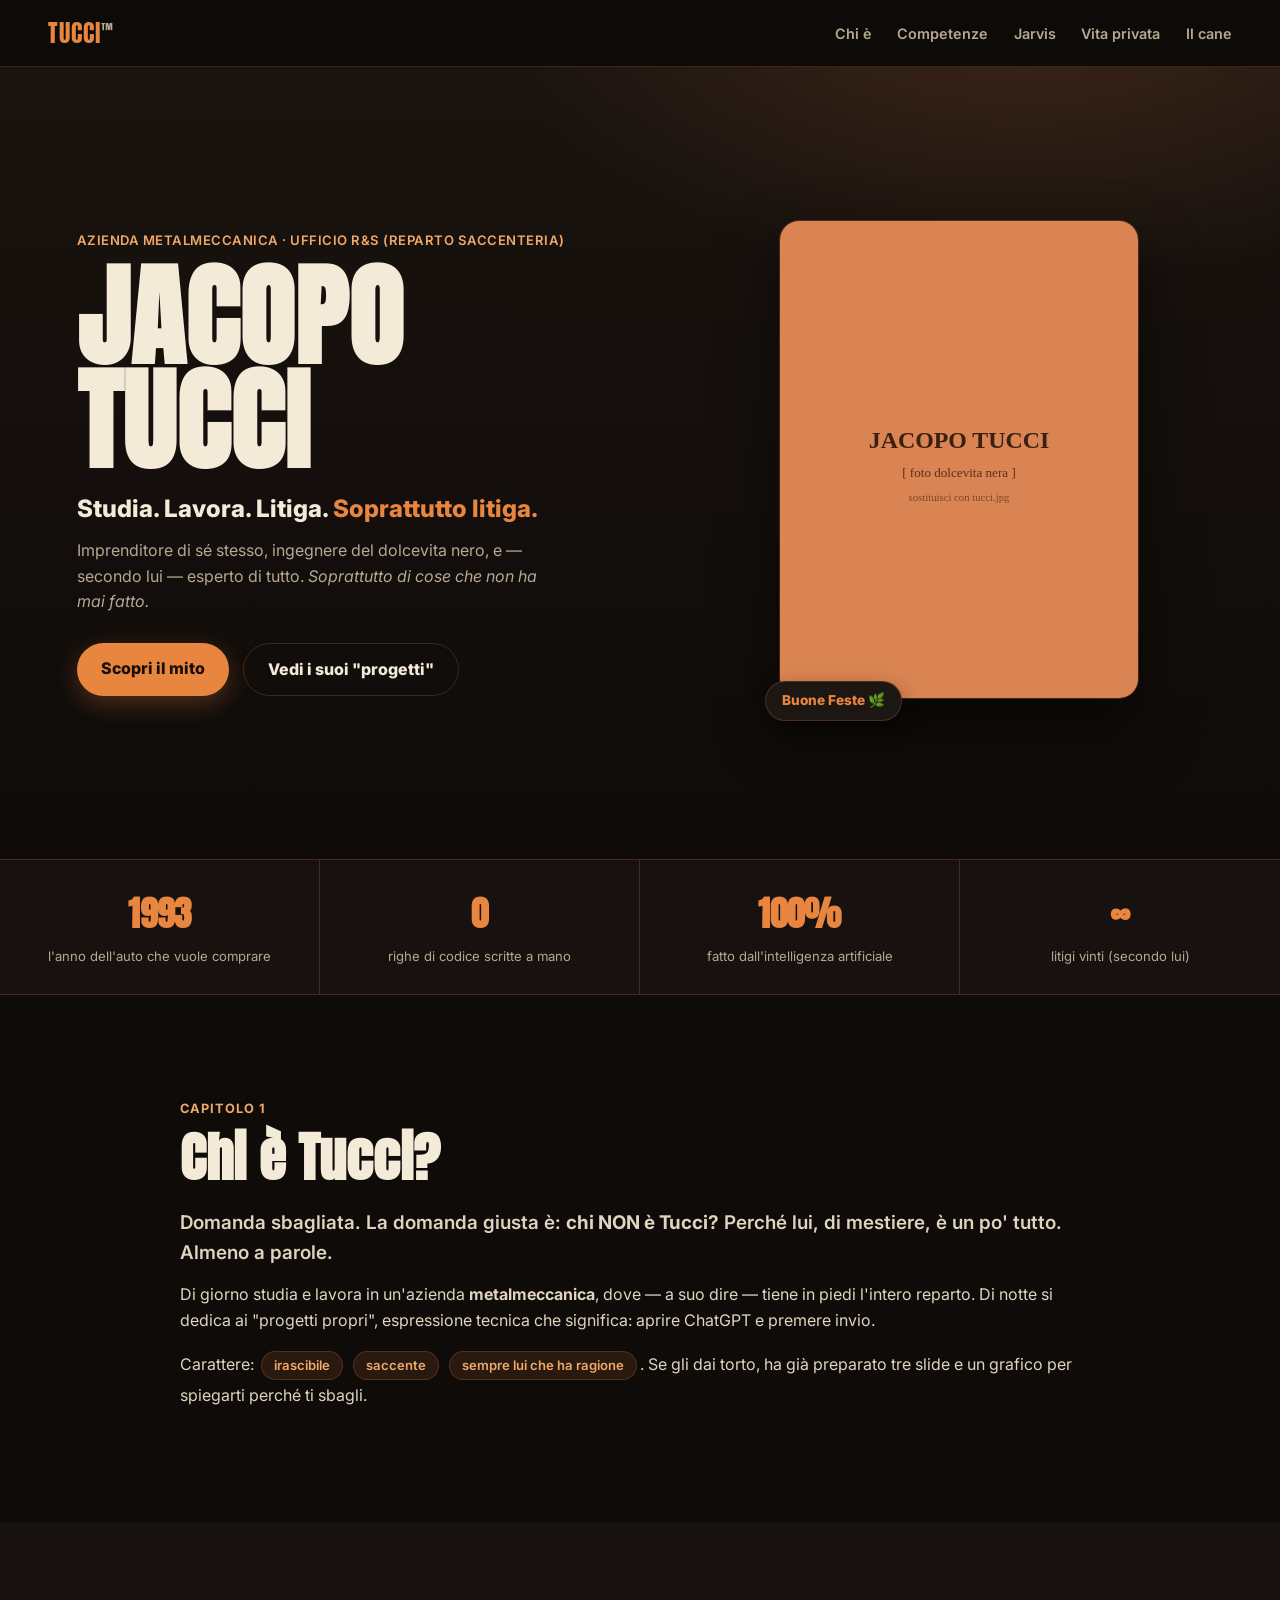
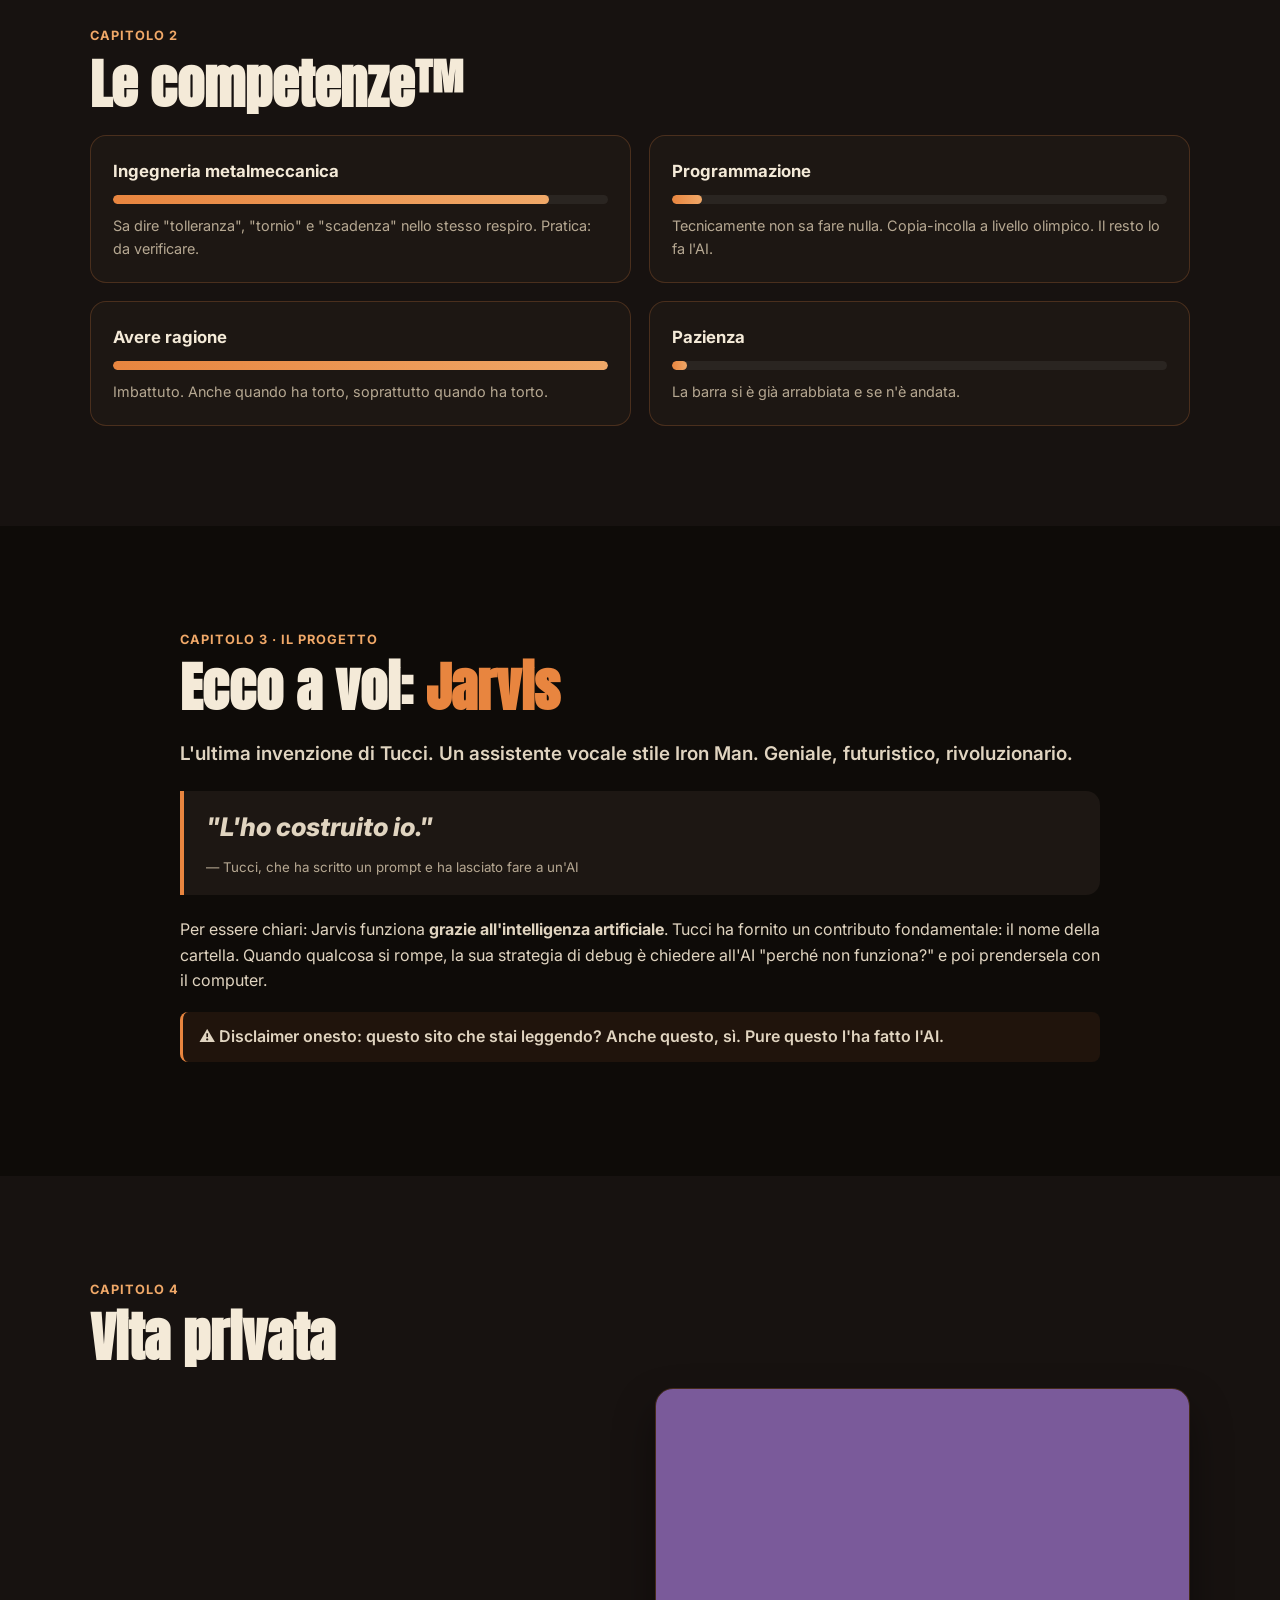
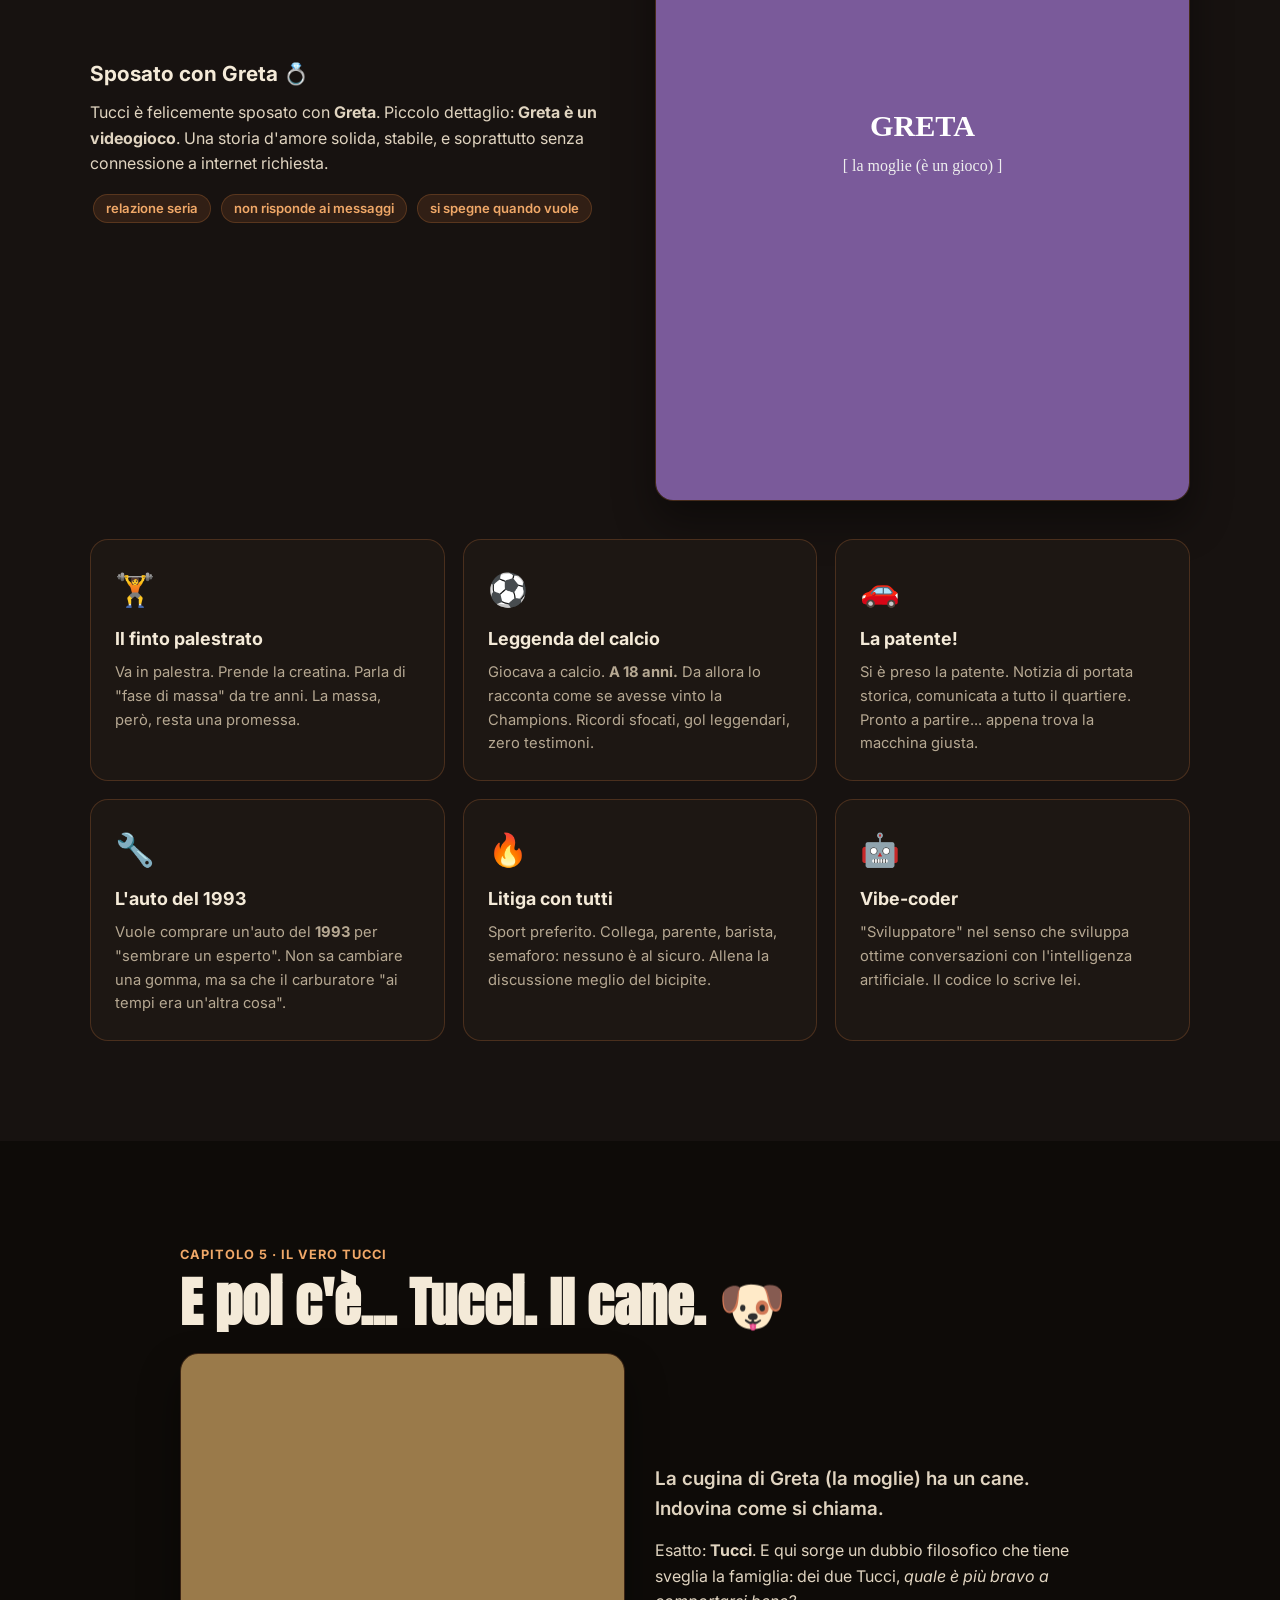
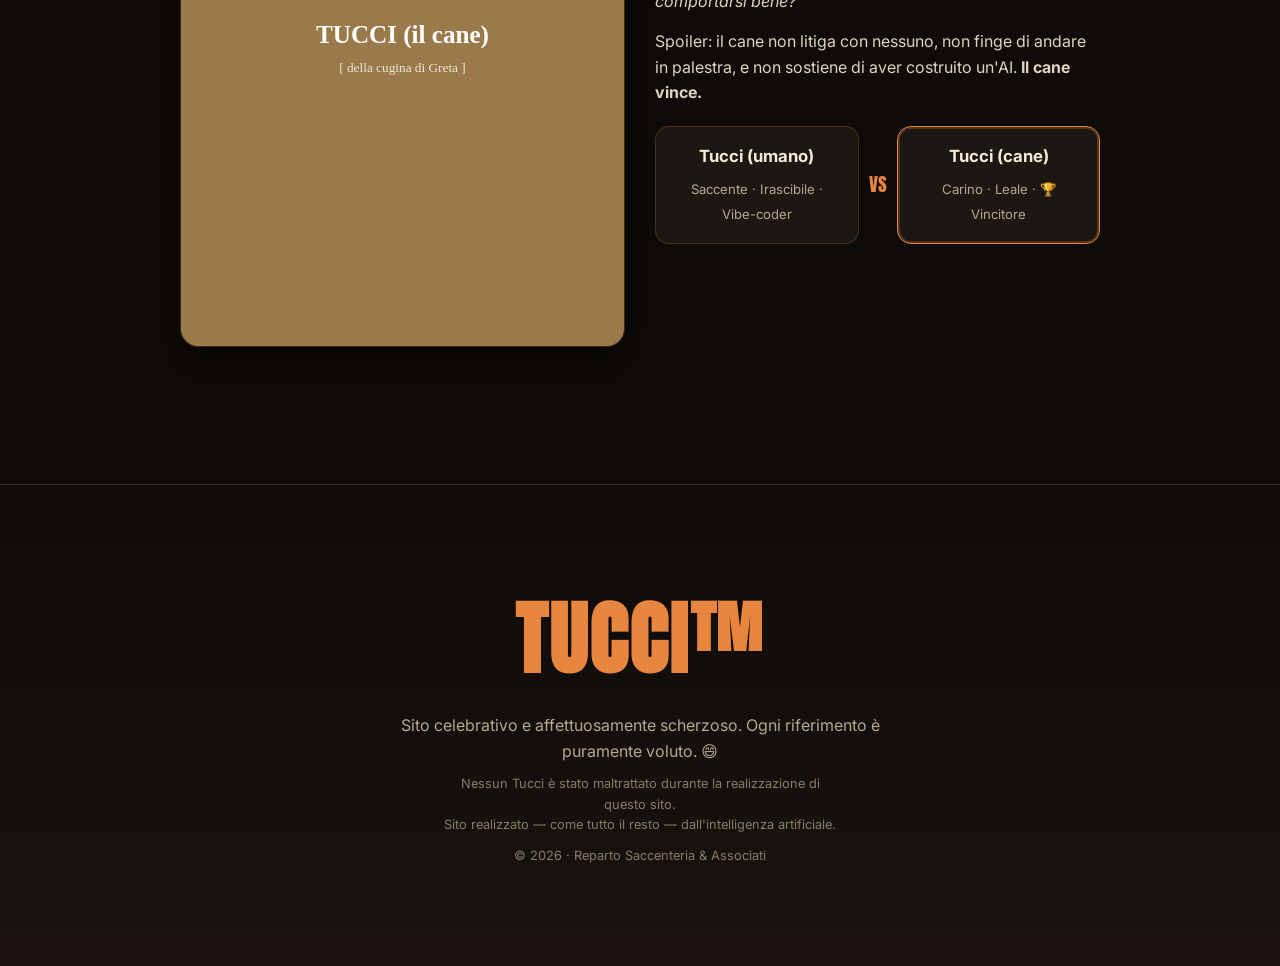
==== docs/index.html @ 1e95805b "Move Tucci site to docs/ for GitHub Pages publishing" ====
<!DOCTYPE html>
<html lang="it">
<head>
<meta charset="UTF-8">
<meta name="viewport" content="width=device-width, initial-scale=1.0">
<title>TUCCI™ — Il sito ufficiale (non autorizzato)</title>
<meta name="description" content="Tutto quello che c'è da sapere su Jacopo Tucci: ingegnere metalmeccanico, sviluppatore di Jarvis (con l'AI), finto palestrato e leggenda del calcio a 18 anni.">
<link rel="preconnect" href="https://fonts.googleapis.com">
<link href="https://fonts.googleapis.com/css2?family=Anton&family=Inter:wght@400;600;800&display=swap" rel="stylesheet">
<link rel="stylesheet" href="style.css">
</head>
<body>

<!-- ===== NAV ===== -->
<nav id="nav">
  <a href="#top" class="brand">TUCCI<span>™</span></a>
  <div class="links">
    <a href="#chi">Chi è</a>
    <a href="#skill">Competenze</a>
    <a href="#jarvis">Jarvis</a>
    <a href="#vita">Vita privata</a>
    <a href="#cane">Il cane</a>
  </div>
</nav>

<!-- ===== HERO ===== -->
<header id="top" class="hero">
  <div class="hero-text">
    <p class="kicker">Azienda metalmeccanica · Ufficio R&amp;S (Reparto Saccenteria)</p>
    <h1>JACOPO<br>TUCCI</h1>
    <p class="tagline">Studia. Lavora. Litiga. <span class="hl">Soprattutto litiga.</span></p>
    <p class="sub">Imprenditore di sé stesso, ingegnere del dolcevita nero, e — secondo lui — esperto di tutto. <em>Soprattutto di cose che non ha mai fatto.</em></p>
    <div class="cta">
      <a class="btn" href="#chi">Scopri il mito</a>
      <a class="btn ghost" href="#jarvis">Vedi i suoi "progetti"</a>
    </div>
  </div>
  <div class="hero-img">
    <img src="img/tucci.svg" alt="Jacopo Tucci in dolcevita nero" id="tucci-photo">
    <span class="badge">Buone Feste 🌿</span>
  </div>
</header>

<!-- ===== STATS ===== -->
<section class="stats">
  <div class="stat"><b>1993</b><span>l'anno dell'auto che vuole comprare</span></div>
  <div class="stat"><b>0</b><span>righe di codice scritte a mano</span></div>
  <div class="stat"><b>100%</b><span>fatto dall'intelligenza artificiale</span></div>
  <div class="stat"><b>∞</b><span>litigi vinti (secondo lui)</span></div>
</section>

<!-- ===== CHI È ===== -->
<section id="chi" class="block">
  <span class="eyebrow">Capitolo 1</span>
  <h2>Chi è Tucci?</h2>
  <p class="lead">Domanda sbagliata. La domanda giusta è: <strong>chi NON è Tucci?</strong> Perché lui, di mestiere, è un po' tutto. Almeno a parole.</p>
  <p>Di giorno studia e lavora in un'azienda <strong>metalmeccanica</strong>, dove — a suo dire — tiene in piedi l'intero reparto. Di notte si dedica ai "progetti propri", espressione tecnica che significa: aprire ChatGPT e premere invio.</p>
  <p>Carattere: <span class="tag">irascibile</span> <span class="tag">saccente</span> <span class="tag">sempre lui che ha ragione</span>. Se gli dai torto, ha già preparato tre slide e un grafico per spiegarti perché ti sbagli.</p>
</section>

<!-- ===== SKILL ===== -->
<section id="skill" class="block alt">
  <span class="eyebrow">Capitolo 2</span>
  <h2>Le competenze™</h2>
  <div class="skills">
    <div class="skill-card">
      <h3>Ingegneria metalmeccanica</h3>
      <div class="bar"><i style="width:88%"></i></div>
      <p>Sa dire "tolleranza", "tornio" e "scadenza" nello stesso respiro. Pratica: da verificare.</p>
    </div>
    <div class="skill-card">
      <h3>Programmazione</h3>
      <div class="bar"><i style="width:6%"></i></div>
      <p>Tecnicamente non sa fare nulla. Copia-incolla a livello olimpico. Il resto lo fa l'AI.</p>
    </div>
    <div class="skill-card">
      <h3>Avere ragione</h3>
      <div class="bar"><i style="width:100%"></i></div>
      <p>Imbattuto. Anche quando ha torto, soprattutto quando ha torto.</p>
    </div>
    <div class="skill-card">
      <h3>Pazienza</h3>
      <div class="bar"><i style="width:3%"></i></div>
      <p>La barra si è già arrabbiata e se n'è andata.</p>
    </div>
  </div>
</section>

<!-- ===== JARVIS ===== -->
<section id="jarvis" class="block">
  <span class="eyebrow">Capitolo 3 · Il progetto</span>
  <h2>Ecco a voi: <span class="hl">Jarvis</span></h2>
  <p class="lead">L'ultima invenzione di Tucci. Un assistente vocale stile Iron Man. Geniale, futuristico, rivoluzionario.</p>
  <div class="quote">
    <p>"L'ho costruito io."</p>
    <small>— Tucci, che ha scritto un prompt e ha lasciato fare a un'AI</small>
  </div>
  <p>Per essere chiari: Jarvis funziona <strong>grazie all'intelligenza artificiale</strong>. Tucci ha fornito un contributo fondamentale: il nome della cartella. Quando qualcosa si rompe, la sua strategia di debug è chiedere all'AI "perché non funziona?" e poi prendersela con il computer.</p>
  <p class="note">⚠️ Disclaimer onesto: questo sito che stai leggendo? Anche questo, sì. Pure questo l'ha fatto l'AI.</p>
</section>

<!-- ===== VITA PRIVATA ===== -->
<section id="vita" class="block alt">
  <span class="eyebrow">Capitolo 4</span>
  <h2>Vita privata</h2>
  <div class="split">
    <div>
      <h3>Sposato con Greta 💍</h3>
      <p>Tucci è felicemente sposato con <strong>Greta</strong>. Piccolo dettaglio: <strong>Greta è un videogioco</strong>. Una storia d'amore solida, stabile, e soprattutto senza connessione a internet richiesta.</p>
      <p class="tag-row"><span class="tag">relazione seria</span> <span class="tag">non risponde ai messaggi</span> <span class="tag">si spegne quando vuole</span></p>
    </div>
    <div class="mini-img">
      <img src="img/greta.svg" alt="Greta">
    </div>
  </div>

  <div class="cards">
    <div class="fun-card">
      <span class="emoji">🏋️</span>
      <h3>Il finto palestrato</h3>
      <p>Va in palestra. Prende la creatina. Parla di "fase di massa" da tre anni. La massa, però, resta una promessa.</p>
    </div>
    <div class="fun-card">
      <span class="emoji">⚽</span>
      <h3>Leggenda del calcio</h3>
      <p>Giocava a calcio. <strong>A 18 anni.</strong> Da allora lo racconta come se avesse vinto la Champions. Ricordi sfocati, gol leggendari, zero testimoni.</p>
    </div>
    <div class="fun-card">
      <span class="emoji">🚗</span>
      <h3>La patente!</h3>
      <p>Si è preso la patente. Notizia di portata storica, comunicata a tutto il quartiere. Pronto a partire... appena trova la macchina giusta.</p>
    </div>
    <div class="fun-card">
      <span class="emoji">🔧</span>
      <h3>L'auto del 1993</h3>
      <p>Vuole comprare un'auto del <strong>1993</strong> per "sembrare un esperto". Non sa cambiare una gomma, ma sa che il carburatore "ai tempi era un'altra cosa".</p>
    </div>
    <div class="fun-card">
      <span class="emoji">🔥</span>
      <h3>Litiga con tutti</h3>
      <p>Sport preferito. Collega, parente, barista, semaforo: nessuno è al sicuro. Allena la discussione meglio del bicipite.</p>
    </div>
    <div class="fun-card">
      <span class="emoji">🤖</span>
      <h3>Vibe-coder</h3>
      <p>"Sviluppatore" nel senso che sviluppa ottime conversazioni con l'intelligenza artificiale. Il codice lo scrive lei.</p>
    </div>
  </div>
</section>

<!-- ===== IL CANE ===== -->
<section id="cane" class="block">
  <span class="eyebrow">Capitolo 5 · Il vero Tucci</span>
  <h2>E poi c'è... Tucci. Il cane. 🐶</h2>
  <div class="split">
    <div class="mini-img">
      <img src="img/cane.svg" alt="Tucci, il cane">
    </div>
    <div>
      <p class="lead">La cugina di Greta (la moglie) ha un cane. Indovina come si chiama.</p>
      <p>Esatto: <strong>Tucci</strong>. E qui sorge un dubbio filosofico che tiene sveglia la famiglia: dei due Tucci, <em>quale è più bravo a comportarsi bene?</em></p>
      <p>Spoiler: il cane non litiga con nessuno, non finge di andare in palestra, e non sostiene di aver costruito un'AI. <strong>Il cane vince.</strong></p>
      <div class="vs">
        <div class="vs-side"><b>Tucci (umano)</b><span>Saccente · Irascibile · Vibe-coder</span></div>
        <div class="vs-mid">VS</div>
        <div class="vs-side win"><b>Tucci (cane)</b><span>Carino · Leale · 🏆 Vincitore</span></div>
      </div>
    </div>
  </div>
</section>

<!-- ===== FOOTER ===== -->
<footer>
  <h2>TUCCI™</h2>
  <p>Sito celebrativo e affettuosamente scherzoso. Ogni riferimento è puramente voluto. 😄</p>
  <p class="small">Nessun Tucci è stato maltrattato durante la realizzazione di questo sito.<br>Sito realizzato — come tutto il resto — dall'intelligenza artificiale.</p>
  <p class="small">© 2026 · Reparto Saccenteria &amp; Associati</p>
</footer>

<script src="script.js"></script>
</body>
</html>
---- docs/style.css ----
:root{
  --bg:#0e0b08;
  --bg2:#171210;
  --orange:#e8853f;
  --orange-soft:#f0a868;
  --cream:#f4ead8;
  --muted:#b6a892;
  --card:#1d1713;
  --line:rgba(232,133,63,.22);
}
*{margin:0;padding:0;box-sizing:border-box}
html{scroll-behavior:smooth}
body{
  font-family:'Inter',system-ui,sans-serif;
  background:var(--bg);
  color:var(--cream);
  line-height:1.6;
  overflow-x:hidden;
}
a{color:inherit;text-decoration:none}
.hl{color:var(--orange);}

/* ===== NAV ===== */
#nav{
  position:sticky;top:0;z-index:50;
  display:flex;align-items:center;justify-content:space-between;
  padding:14px clamp(16px,5vw,48px);
  background:rgba(14,11,8,.82);
  backdrop-filter:blur(10px);
  border-bottom:1px solid var(--line);
}
#nav .brand{font-family:'Anton',sans-serif;font-size:1.5rem;letter-spacing:1px;color:var(--orange)}
#nav .brand span{font-size:.8rem;vertical-align:super;color:var(--muted)}
#nav .links{display:flex;gap:clamp(10px,2vw,26px);font-size:.9rem;font-weight:600}
#nav .links a{color:var(--muted);transition:color .2s}
#nav .links a:hover{color:var(--orange)}
@media(max-width:640px){#nav .links{display:none}}

/* ===== HERO ===== */
.hero{
  display:grid;grid-template-columns:1.1fr .9fr;gap:40px;align-items:center;
  padding:clamp(40px,7vw,90px) clamp(20px,6vw,80px);
  background:
    radial-gradient(900px 500px at 80% -10%,rgba(232,133,63,.18),transparent 60%),
    linear-gradient(180deg,#1a1310,#0e0b08);
  min-height:88vh;
}
.kicker{color:var(--orange-soft);font-weight:600;font-size:.82rem;letter-spacing:.5px;text-transform:uppercase;margin-bottom:14px}
.hero h1{
  font-family:'Anton',sans-serif;
  font-size:clamp(3.4rem,11vw,7rem);
  line-height:.92;letter-spacing:1px;
  text-transform:uppercase;
}
.tagline{font-size:clamp(1.1rem,2.5vw,1.5rem);font-weight:800;margin:18px 0 10px}
.sub{color:var(--muted);max-width:46ch;margin-bottom:28px}
.cta{display:flex;gap:14px;flex-wrap:wrap}
.btn{
  display:inline-block;background:var(--orange);color:#1a0f06;
  font-weight:800;padding:13px 24px;border-radius:999px;
  transition:transform .15s,box-shadow .2s;
  box-shadow:0 8px 24px rgba(232,133,63,.28);
}
.btn:hover{transform:translateY(-2px)}
.btn.ghost{background:transparent;color:var(--cream);border:1px solid var(--line);box-shadow:none}
.hero-img{position:relative;justify-self:center}
.hero-img img{
  width:min(360px,80vw);border-radius:20px;
  box-shadow:0 30px 60px rgba(0,0,0,.5);
  border:1px solid var(--line);
}
.badge{
  position:absolute;bottom:-14px;left:-14px;
  background:var(--card);color:var(--orange);font-weight:800;
  padding:8px 16px;border-radius:999px;border:1px solid var(--line);
  box-shadow:0 8px 20px rgba(0,0,0,.4);font-size:.85rem;
}
@media(max-width:780px){.hero{grid-template-columns:1fr;text-align:center}.hero-img{margin-top:20px}.cta{justify-content:center}.sub{margin-inline:auto}}

/* ===== STATS ===== */
.stats{
  display:grid;grid-template-columns:repeat(4,1fr);
  border-top:1px solid var(--line);border-bottom:1px solid var(--line);
  background:var(--bg2);
}
.stat{padding:26px 16px;text-align:center;border-right:1px solid var(--line)}
.stat:last-child{border-right:none}
.stat b{display:block;font-family:'Anton',sans-serif;font-size:2.2rem;color:var(--orange)}
.stat span{color:var(--muted);font-size:.82rem}
@media(max-width:640px){.stats{grid-template-columns:repeat(2,1fr)}.stat:nth-child(2){border-right:none}}

/* ===== BLOCKS ===== */
.block{padding:clamp(50px,8vw,100px) clamp(20px,7vw,120px);max-width:1100px;margin:0 auto}
.block.alt{background:var(--bg2);max-width:none}
.block.alt>*{max-width:1100px;margin-inline:auto}
.eyebrow{color:var(--orange-soft);font-weight:700;font-size:.8rem;letter-spacing:1px;text-transform:uppercase}
.block h2{font-family:'Anton',sans-serif;font-size:clamp(2rem,5.5vw,3.4rem);margin:8px 0 22px;line-height:1.05}
.lead{font-size:1.18rem;font-weight:600;margin-bottom:16px}
.block p{margin-bottom:14px;color:#e0d4c0}
.tag{display:inline-block;background:rgba(232,133,63,.12);color:var(--orange-soft);border:1px solid var(--line);padding:3px 12px;border-radius:999px;font-size:.82rem;font-weight:600;margin:3px}
.tag-row{margin-top:12px}
.note{margin-top:18px;background:rgba(232,133,63,.08);border-left:3px solid var(--orange);padding:12px 16px;border-radius:8px;color:var(--orange-soft);font-weight:600}

/* ===== SKILLS ===== */
.skills{display:grid;grid-template-columns:repeat(2,1fr);gap:18px;margin-top:10px}
.skill-card{background:var(--card);border:1px solid var(--line);border-radius:16px;padding:22px}
.skill-card h3{font-size:1.05rem;margin-bottom:10px}
.bar{height:9px;background:rgba(255,255,255,.06);border-radius:999px;overflow:hidden;margin-bottom:10px}
.bar i{display:block;height:100%;background:linear-gradient(90deg,var(--orange),var(--orange-soft));border-radius:999px}
.skill-card p{font-size:.9rem;color:var(--muted);margin:0}
@media(max-width:640px){.skills{grid-template-columns:1fr}}

/* ===== QUOTE ===== */
.quote{border-left:4px solid var(--orange);padding:16px 22px;margin:22px 0;background:var(--card);border-radius:0 14px 14px 0}
.quote p{font-size:1.6rem;font-weight:800;font-style:italic;margin:0 0 6px}
.quote small{color:var(--muted)}

/* ===== SPLIT ===== */
.split{display:grid;grid-template-columns:1fr 1fr;gap:30px;align-items:center;margin-bottom:30px}
.mini-img img{width:100%;border-radius:18px;border:1px solid var(--line);box-shadow:0 20px 40px rgba(0,0,0,.4)}
.split h3{font-size:1.3rem;margin-bottom:10px}
@media(max-width:680px){.split{grid-template-columns:1fr}}

/* ===== FUN CARDS ===== */
.cards{display:grid;grid-template-columns:repeat(3,1fr);gap:18px;margin-top:14px}
.fun-card{background:var(--card);border:1px solid var(--line);border-radius:18px;padding:24px;transition:transform .18s,border-color .2s}
.fun-card:hover{transform:translateY(-4px);border-color:var(--orange)}
.fun-card .emoji{font-size:2rem}
.fun-card h3{margin:10px 0 8px;font-size:1.12rem}
.fun-card p{font-size:.92rem;color:var(--muted);margin:0}
@media(max-width:880px){.cards{grid-template-columns:repeat(2,1fr)}}
@media(max-width:560px){.cards{grid-template-columns:1fr}}

/* ===== VS ===== */
.vs{display:flex;align-items:stretch;gap:10px;margin-top:20px}
.vs-side{flex:1;background:var(--card);border:1px solid var(--line);border-radius:14px;padding:16px;text-align:center}
.vs-side b{display:block;font-size:1.05rem;margin-bottom:6px}
.vs-side span{font-size:.82rem;color:var(--muted)}
.vs-side.win{border-color:var(--orange);box-shadow:0 0 0 2px rgba(232,133,63,.25) inset}
.vs-mid{display:flex;align-items:center;font-family:'Anton',sans-serif;color:var(--orange);font-size:1.2rem}

/* ===== FOOTER ===== */
footer{text-align:center;padding:clamp(50px,8vw,90px) 20px;background:linear-gradient(180deg,#0e0b08,#1a1310);border-top:1px solid var(--line)}
footer h2{font-family:'Anton',sans-serif;font-size:clamp(2.4rem,9vw,5rem);color:var(--orange);letter-spacing:2px}
footer p{color:var(--muted);max-width:50ch;margin:10px auto}
footer .small{font-size:.8rem;opacity:.7}
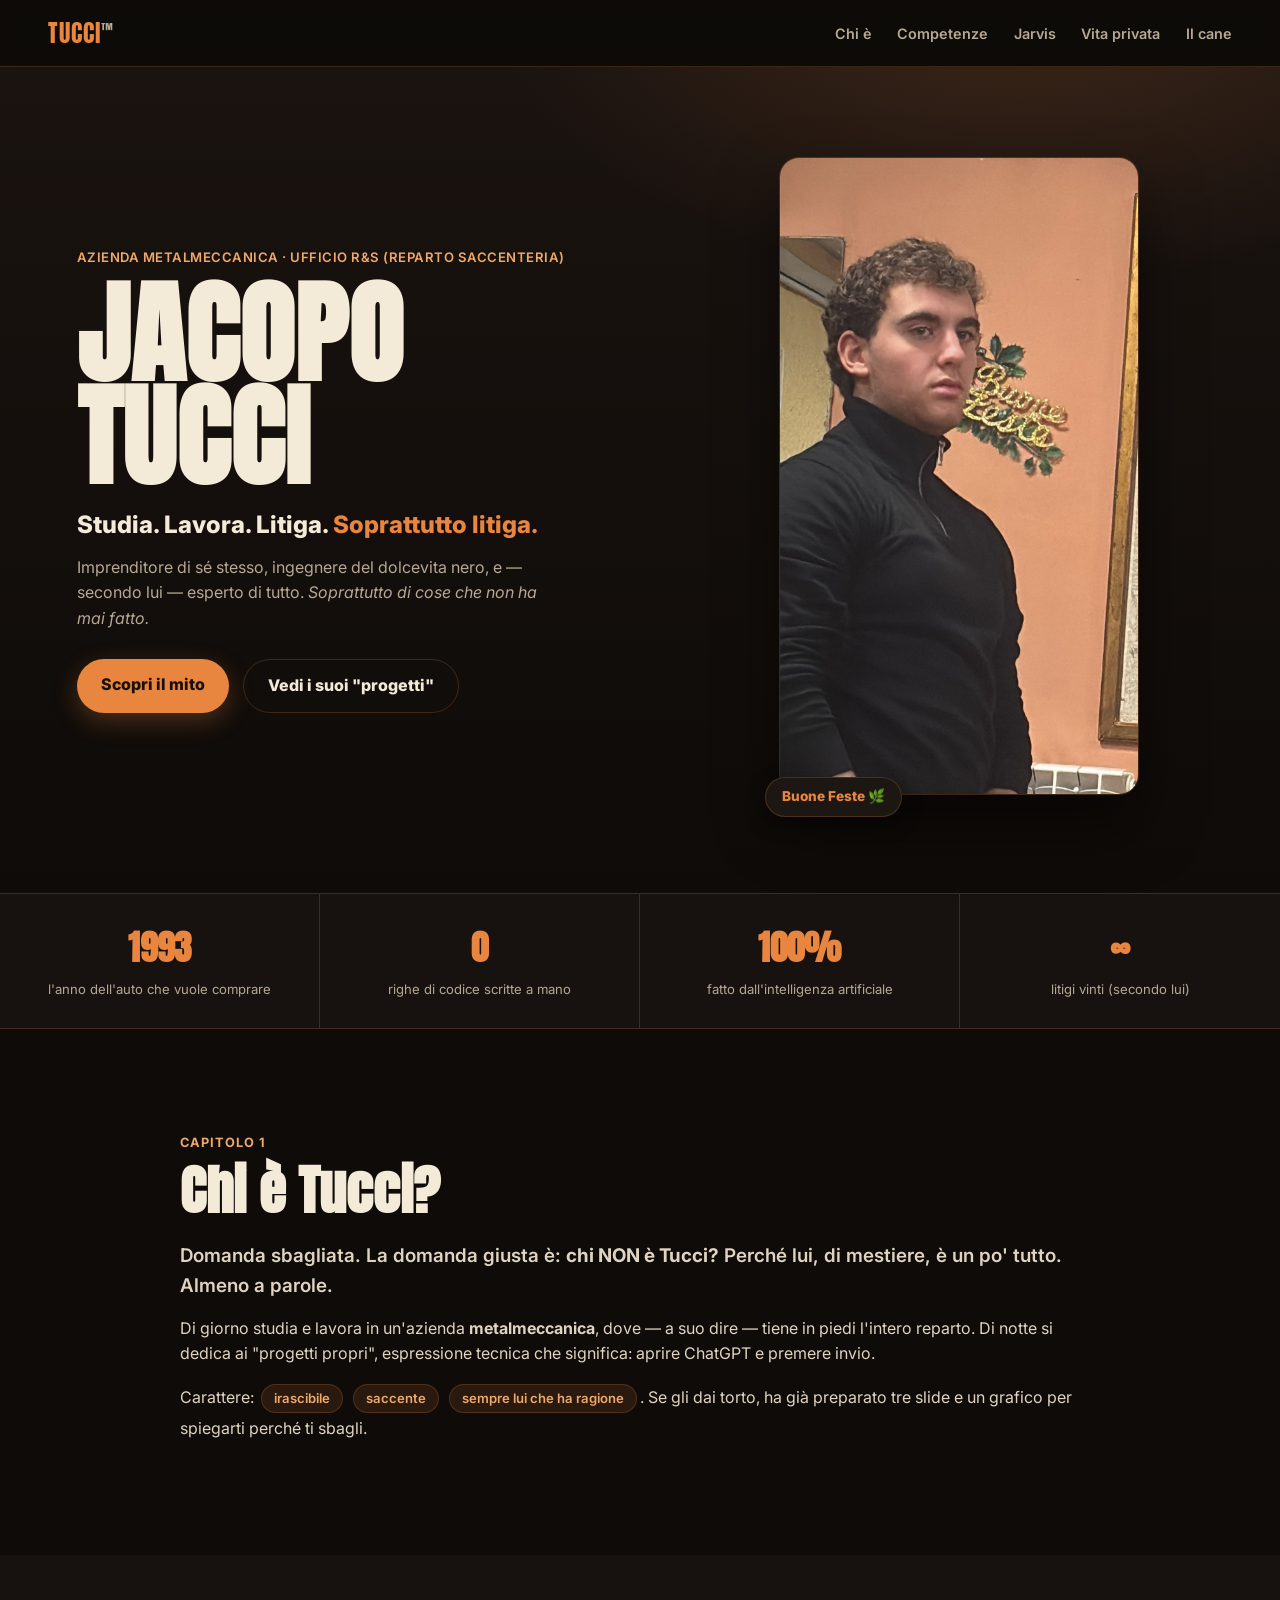
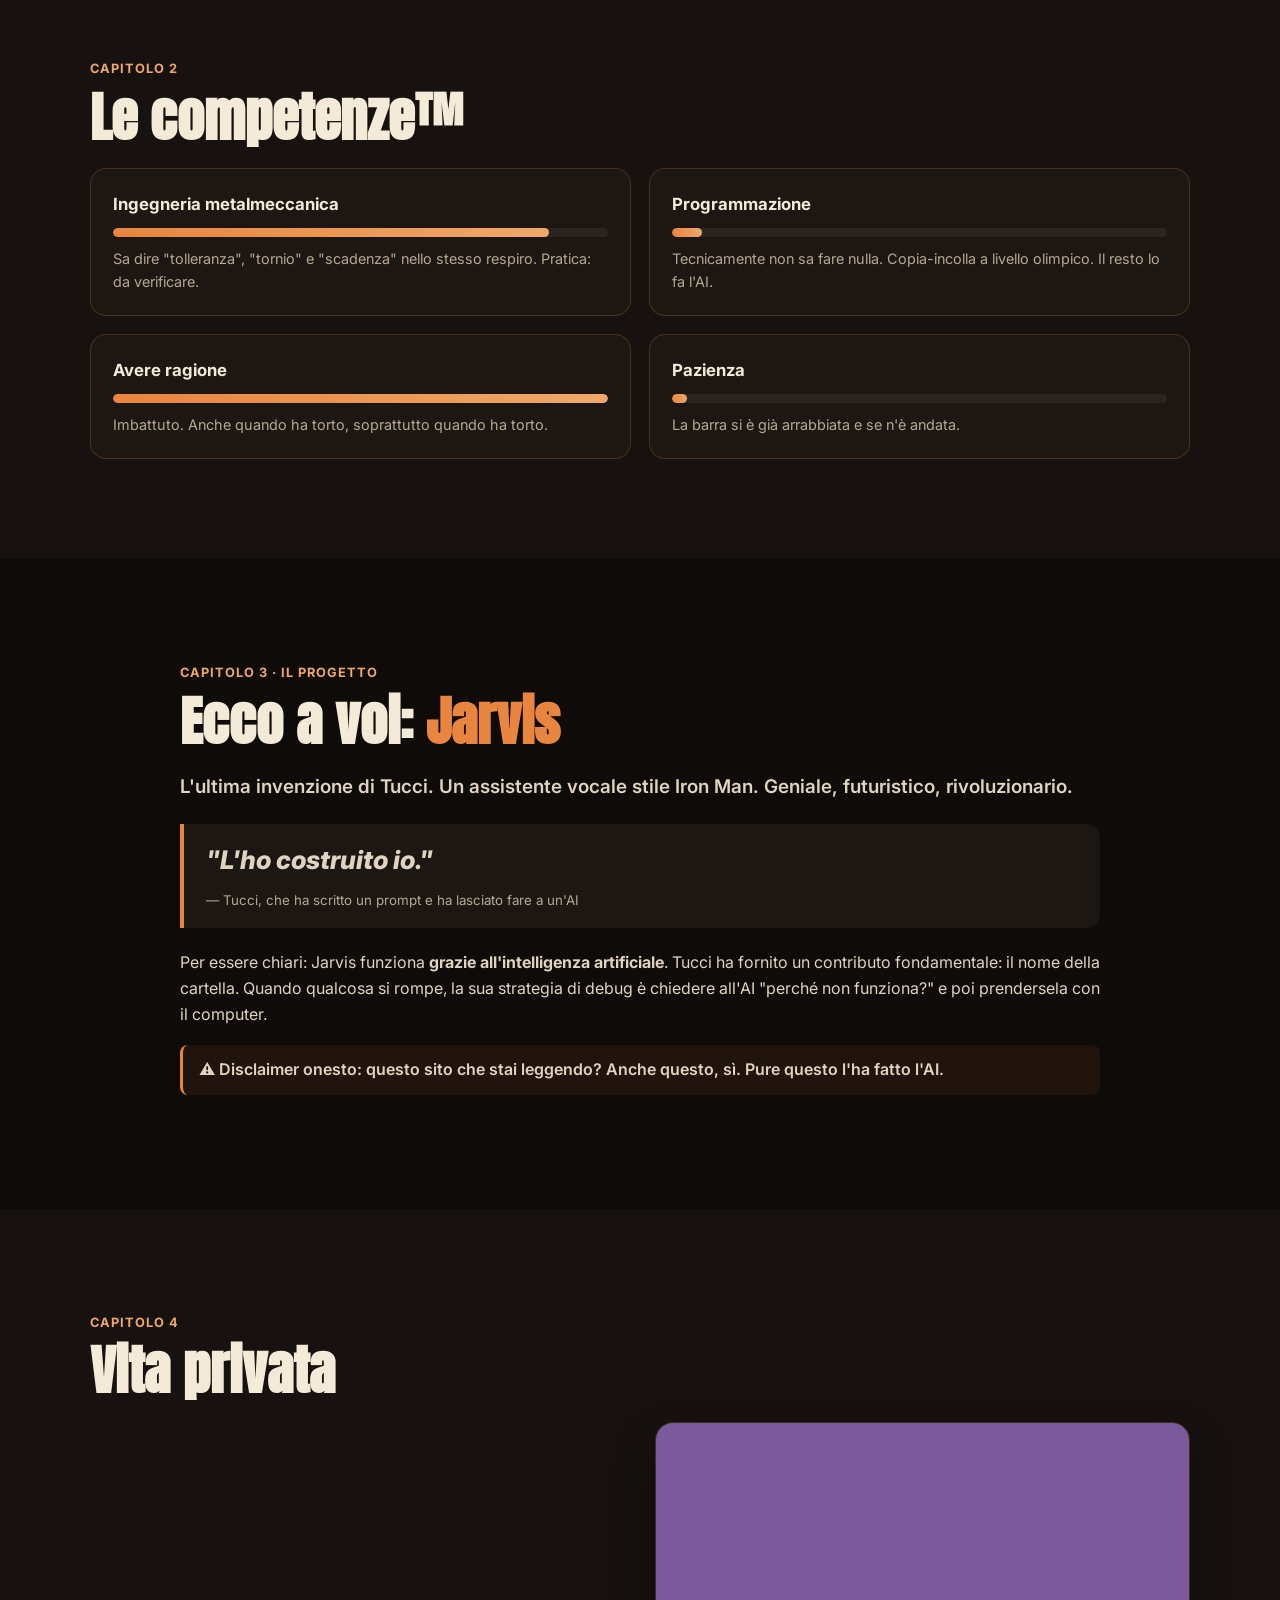
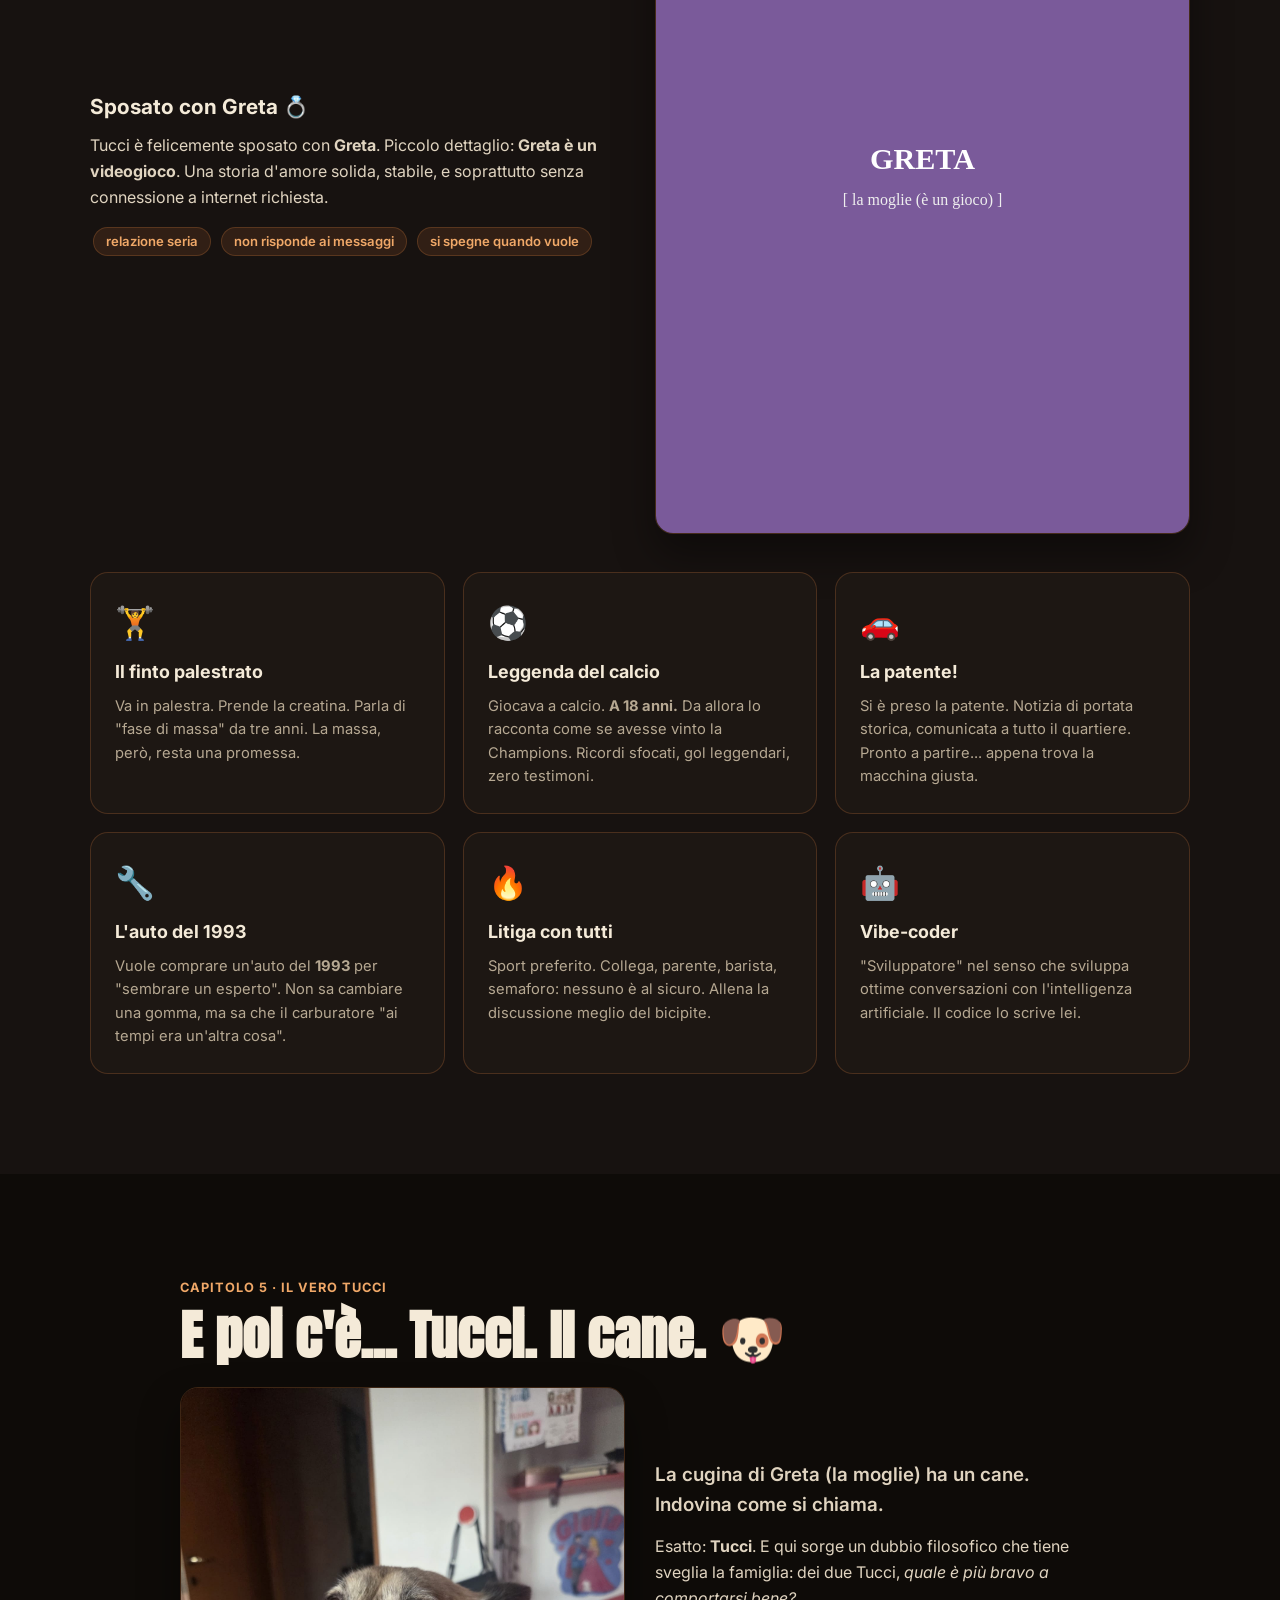
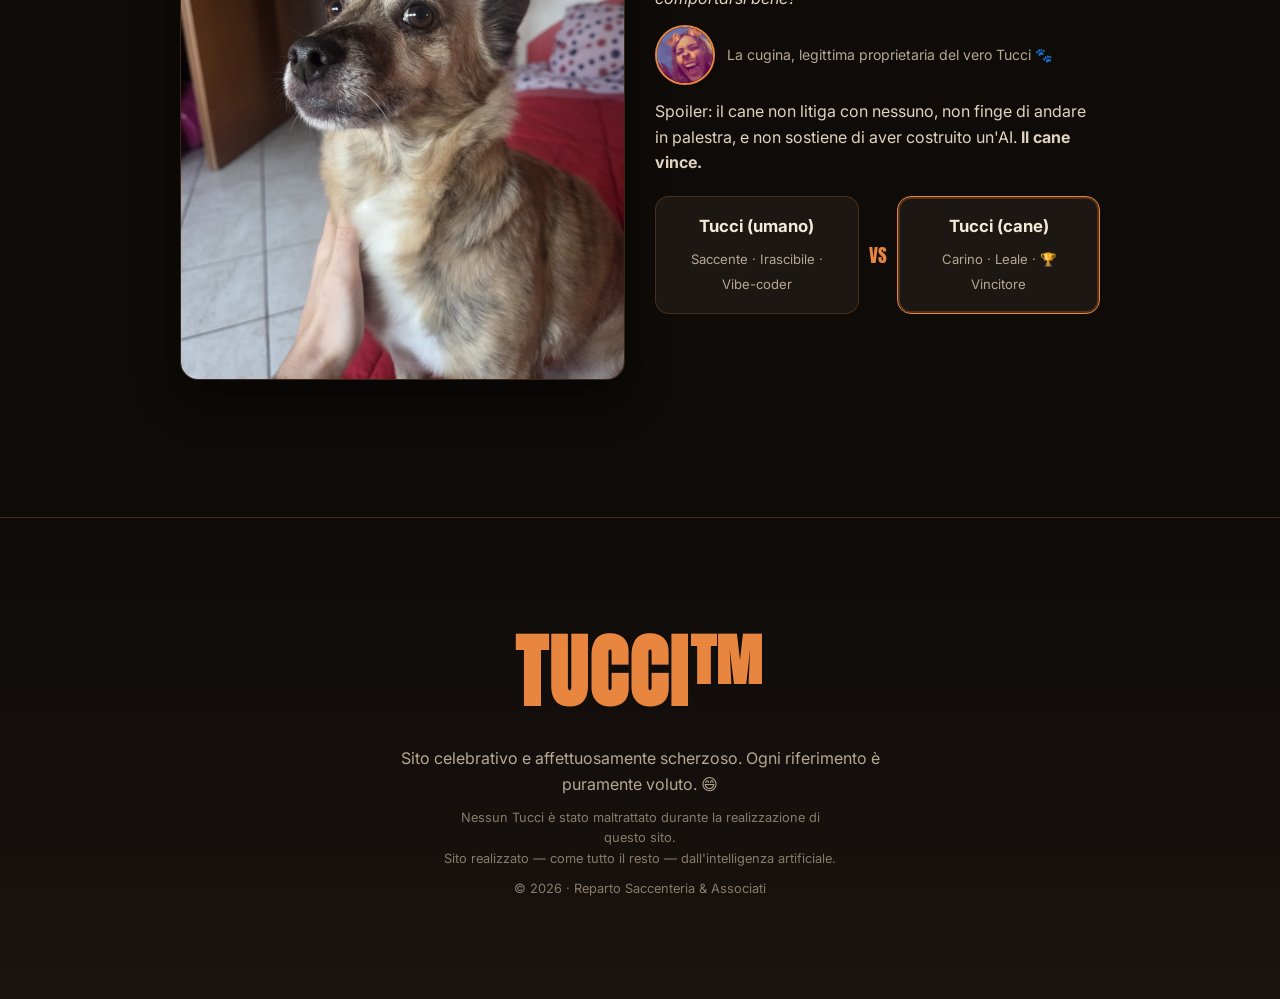
==== commit c506aeb9: "Add real photos of Tucci, the dog, and Greta's cousin" ====
--- a/docs/index.html
+++ b/docs/index.html
@@ -36,7 +36,7 @@
     </div>
   </div>
   <div class="hero-img">
-    <img src="img/tucci.svg" alt="Jacopo Tucci in dolcevita nero" id="tucci-photo">
+    <img src="img/tucci.jpg" onerror="this.onerror=null;this.src='img/tucci.svg'" alt="Jacopo Tucci in dolcevita nero" id="tucci-photo">
     <span class="badge">Buone Feste 🌿</span>
   </div>
 </header>
@@ -110,7 +110,7 @@
       <p class="tag-row"><span class="tag">relazione seria</span> <span class="tag">non risponde ai messaggi</span> <span class="tag">si spegne quando vuole</span></p>
     </div>
     <div class="mini-img">
-      <img src="img/greta.svg" alt="Greta">
+      <img src="img/greta.jpg" onerror="this.onerror=null;this.src='img/greta.svg'" alt="Greta">
     </div>
   </div>
 
@@ -154,11 +154,12 @@
   <h2>E poi c'è... Tucci. Il cane. 🐶</h2>
   <div class="split">
     <div class="mini-img">
-      <img src="img/cane.svg" alt="Tucci, il cane">
+      <img src="img/cane.jpg" onerror="this.onerror=null;this.src='img/cane.svg'" alt="Tucci, il cane">
     </div>
     <div>
       <p class="lead">La cugina di Greta (la moglie) ha un cane. Indovina come si chiama.</p>
       <p>Esatto: <strong>Tucci</strong>. E qui sorge un dubbio filosofico che tiene sveglia la famiglia: dei due Tucci, <em>quale è più bravo a comportarsi bene?</em></p>
+      <p class="cugina"><img src="img/aurora.jpg" onerror="this.onerror=null;this.src='img/aurora.svg'" alt="La cugina di Greta"> <span>La cugina, legittima proprietaria del vero Tucci 🐾</span></p>
       <p>Spoiler: il cane non litiga con nessuno, non finge di andare in palestra, e non sostiene di aver costruito un'AI. <strong>Il cane vince.</strong></p>
       <div class="vs">
         <div class="vs-side"><b>Tucci (umano)</b><span>Saccente · Irascibile · Vibe-coder</span></div>
--- a/docs/style.css
+++ b/docs/style.css
@@ -131,6 +131,11 @@
 @media(max-width:880px){.cards{grid-template-columns:repeat(2,1fr)}}
 @media(max-width:560px){.cards{grid-template-columns:1fr}}
 
+/* ===== CUGINA ===== */
+.cugina{display:flex;align-items:center;gap:12px;margin:14px 0}
+.cugina img{width:60px;height:60px;border-radius:50%;object-fit:cover;border:2px solid var(--orange);flex:none}
+.cugina span{font-size:.88rem;color:var(--muted)}
+
 /* ===== VS ===== */
 .vs{display:flex;align-items:stretch;gap:10px;margin-top:20px}
 .vs-side{flex:1;background:var(--card);border:1px solid var(--line);border-radius:14px;padding:16px;text-align:center}
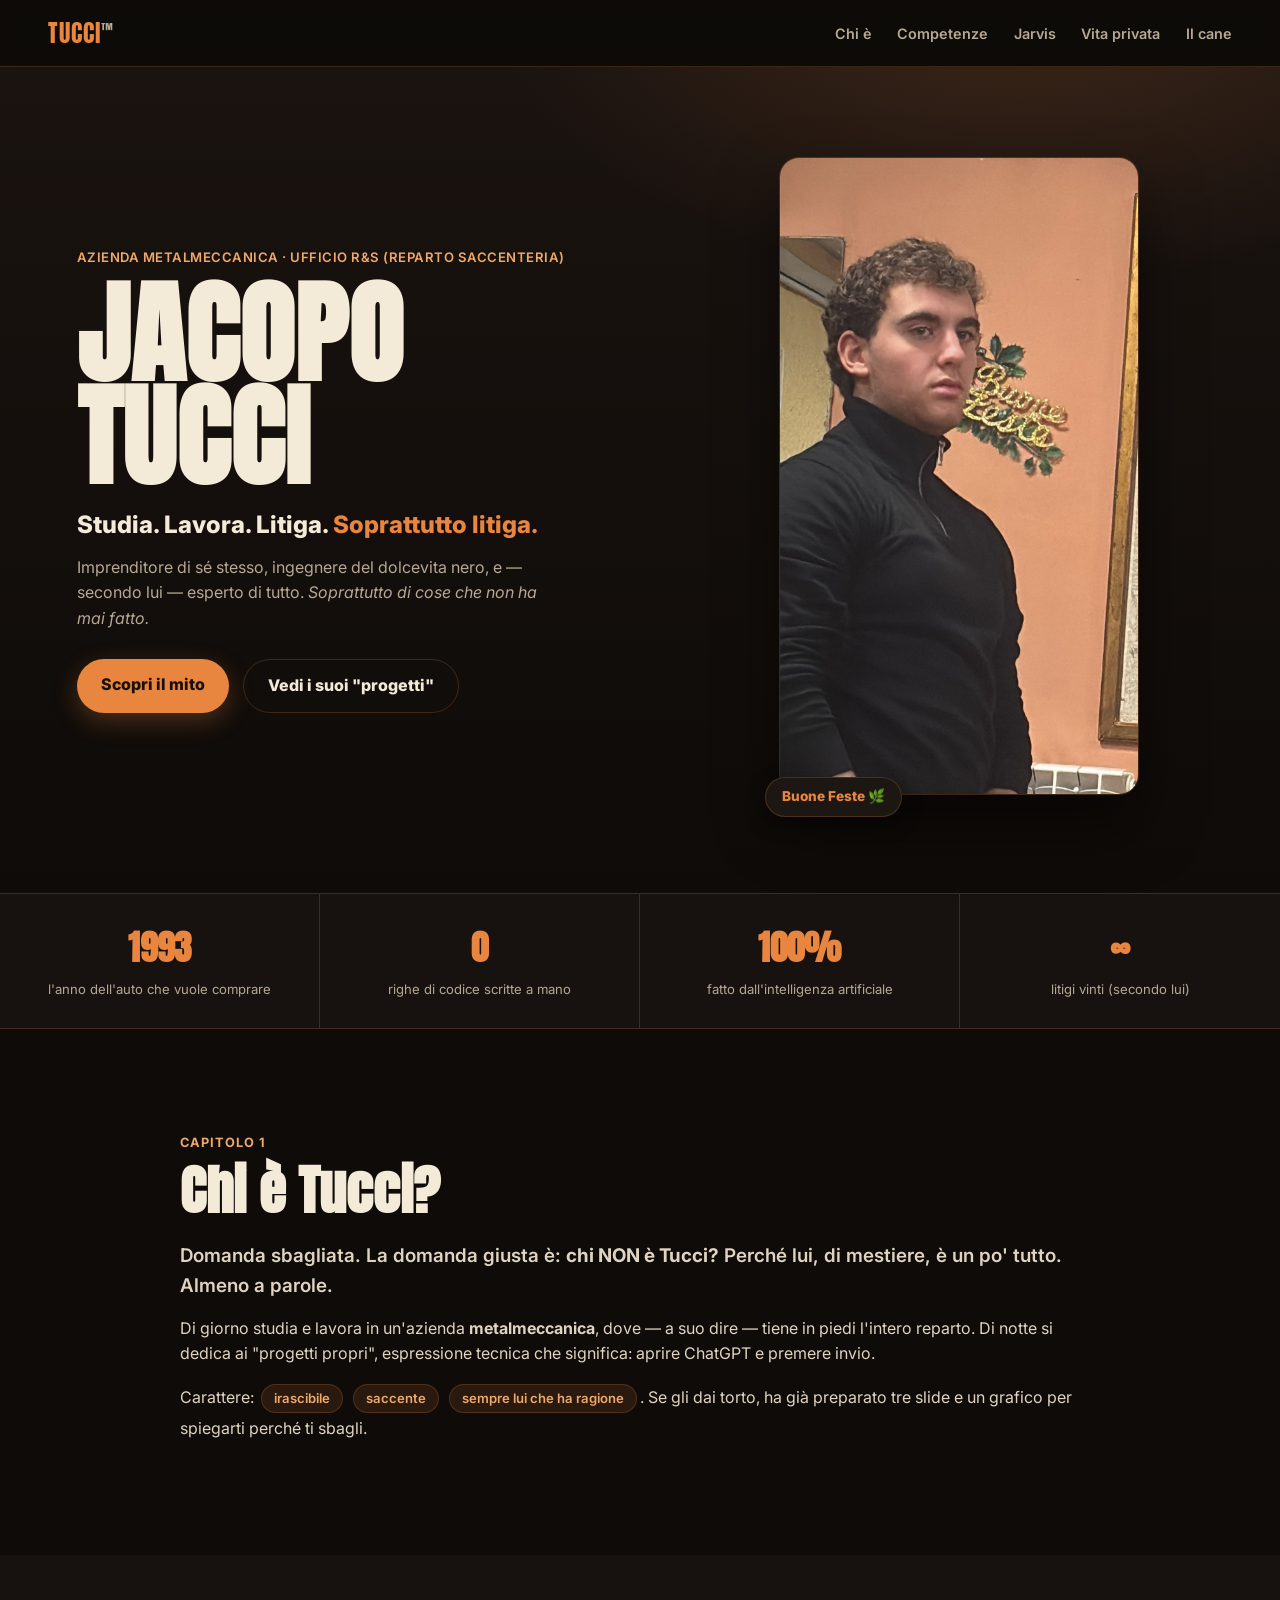
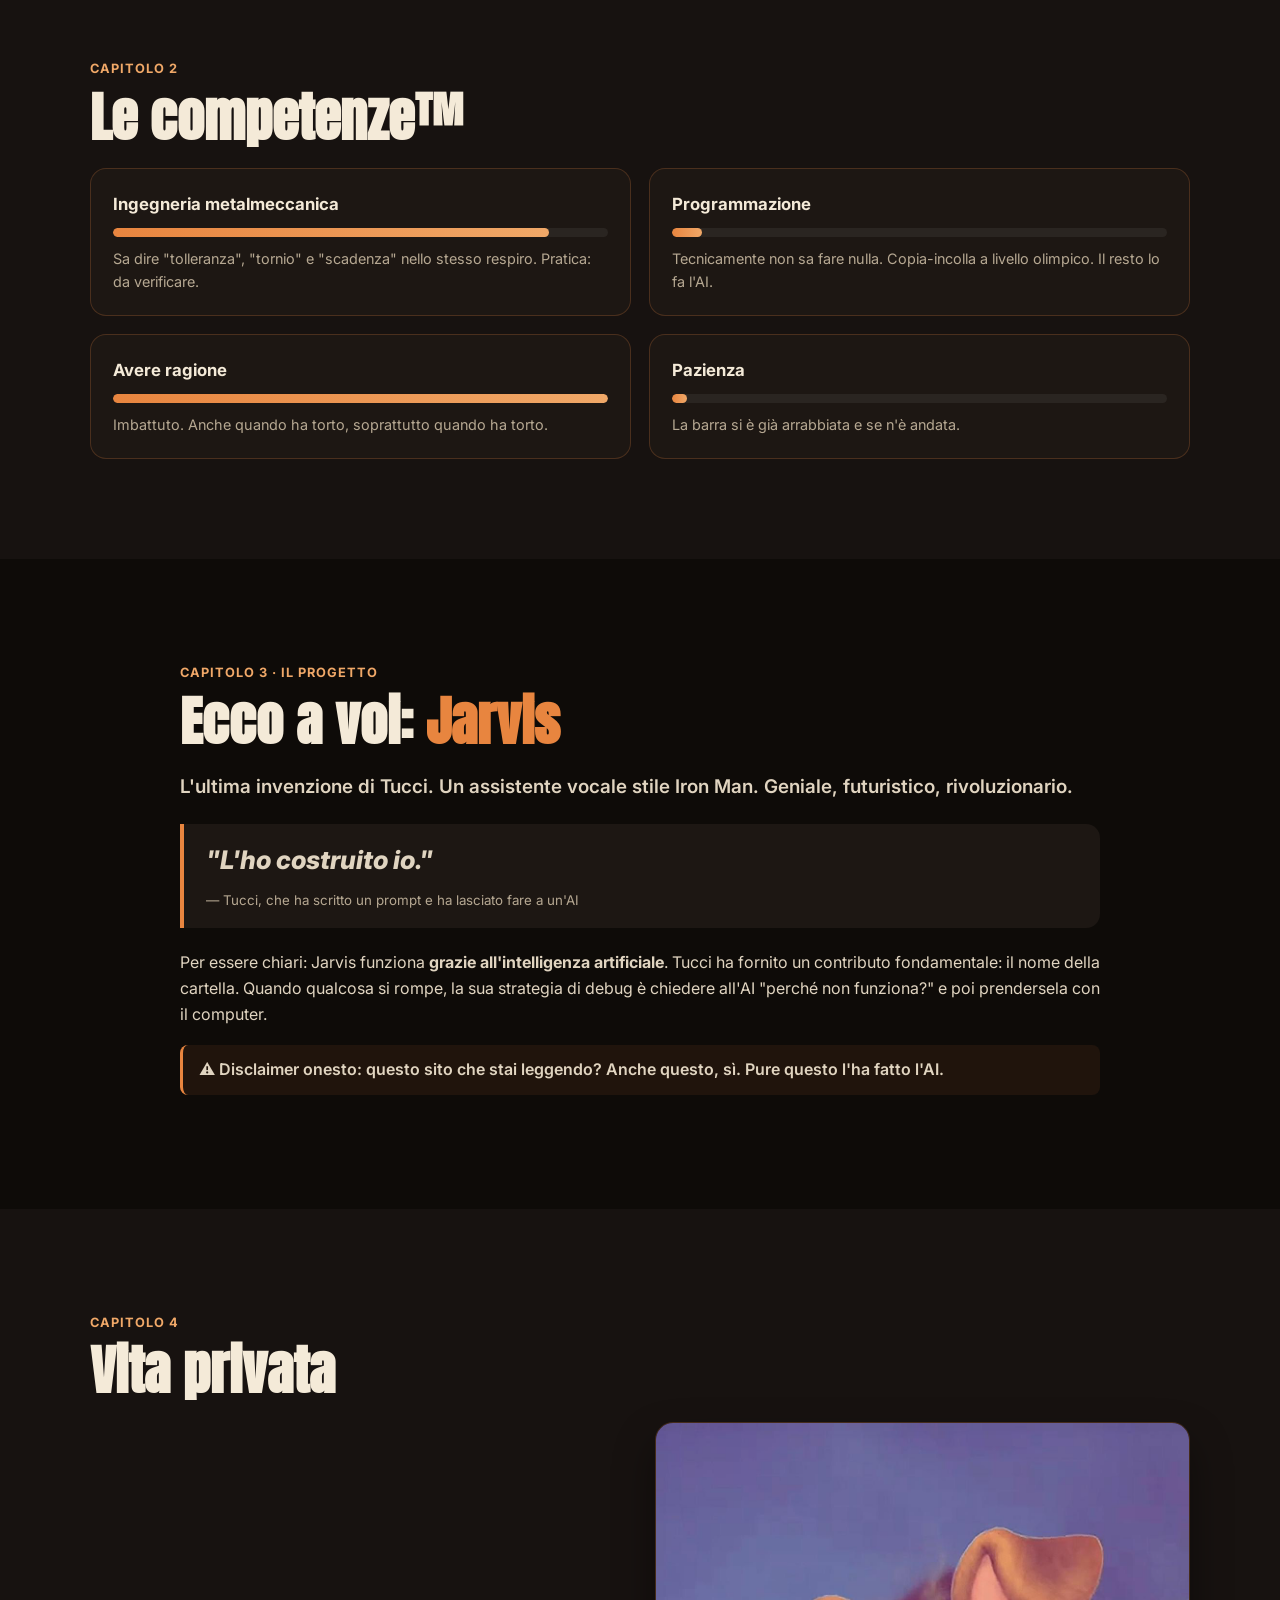
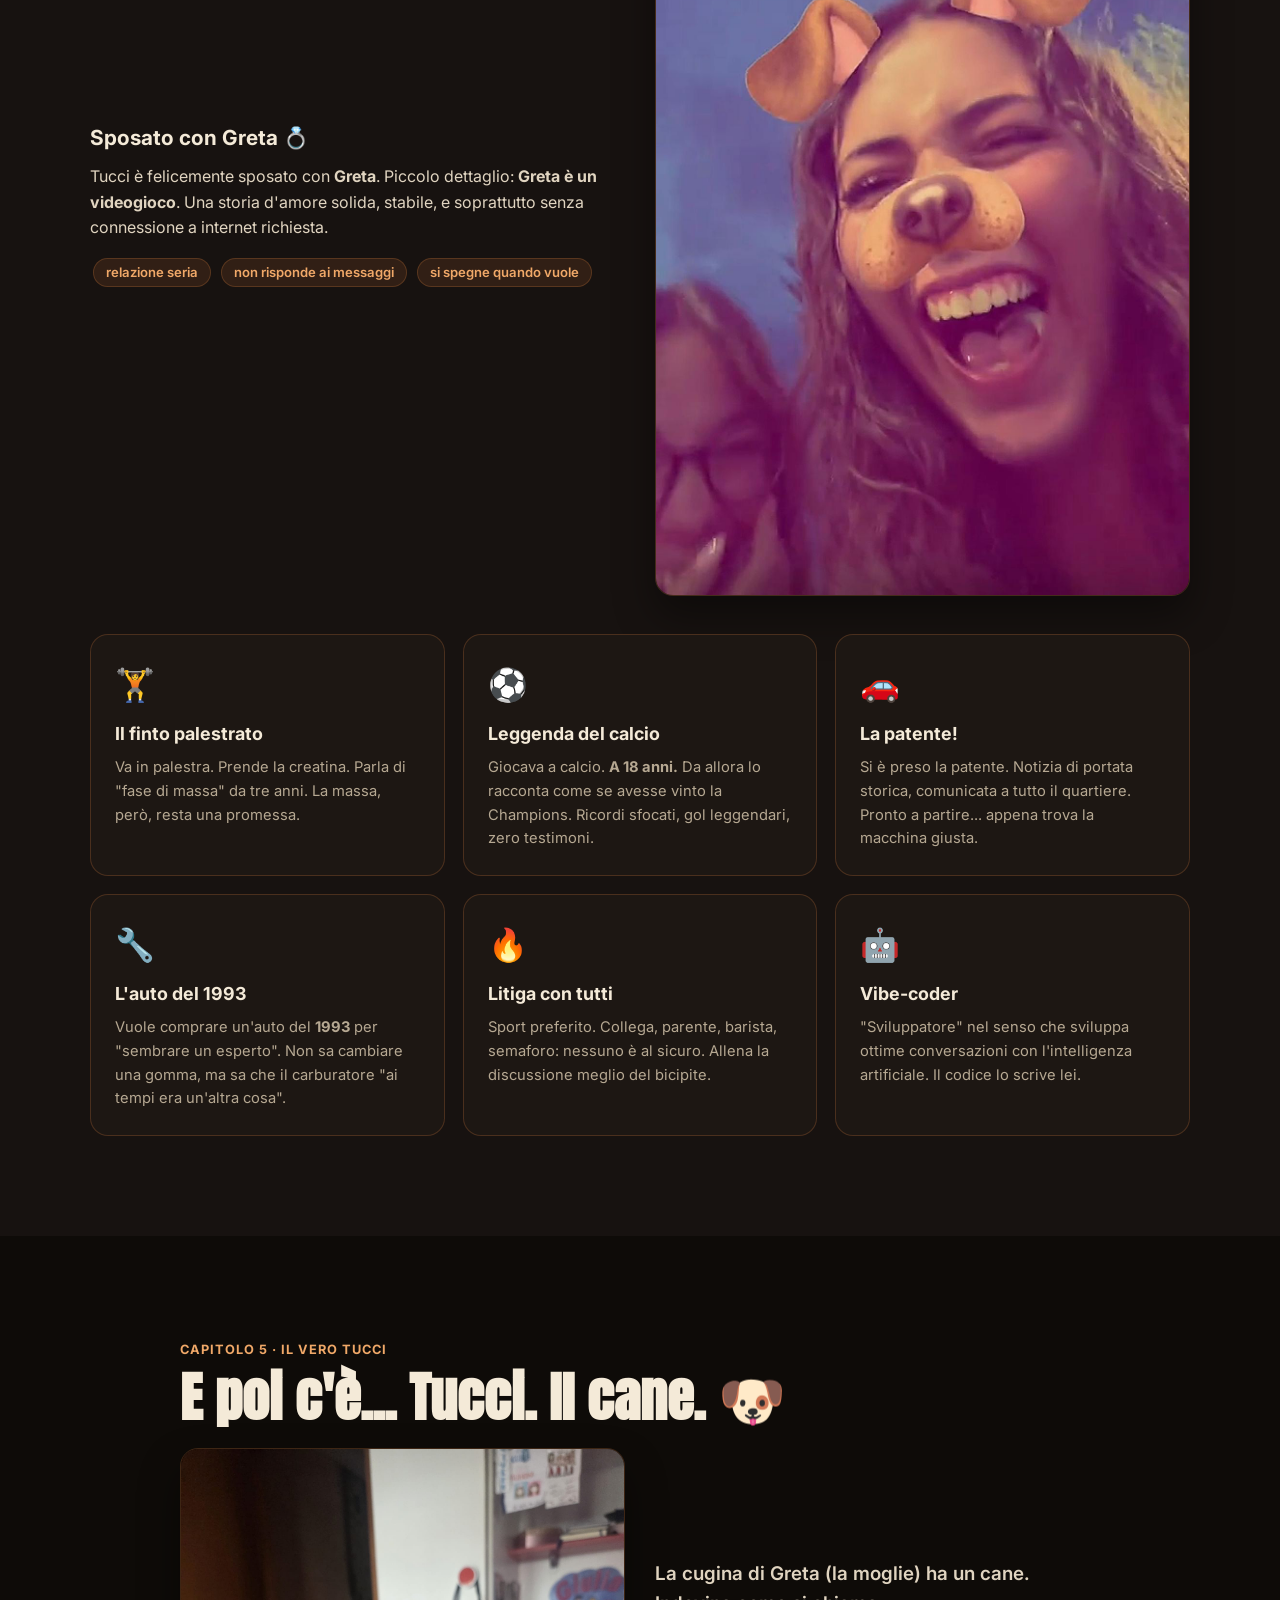
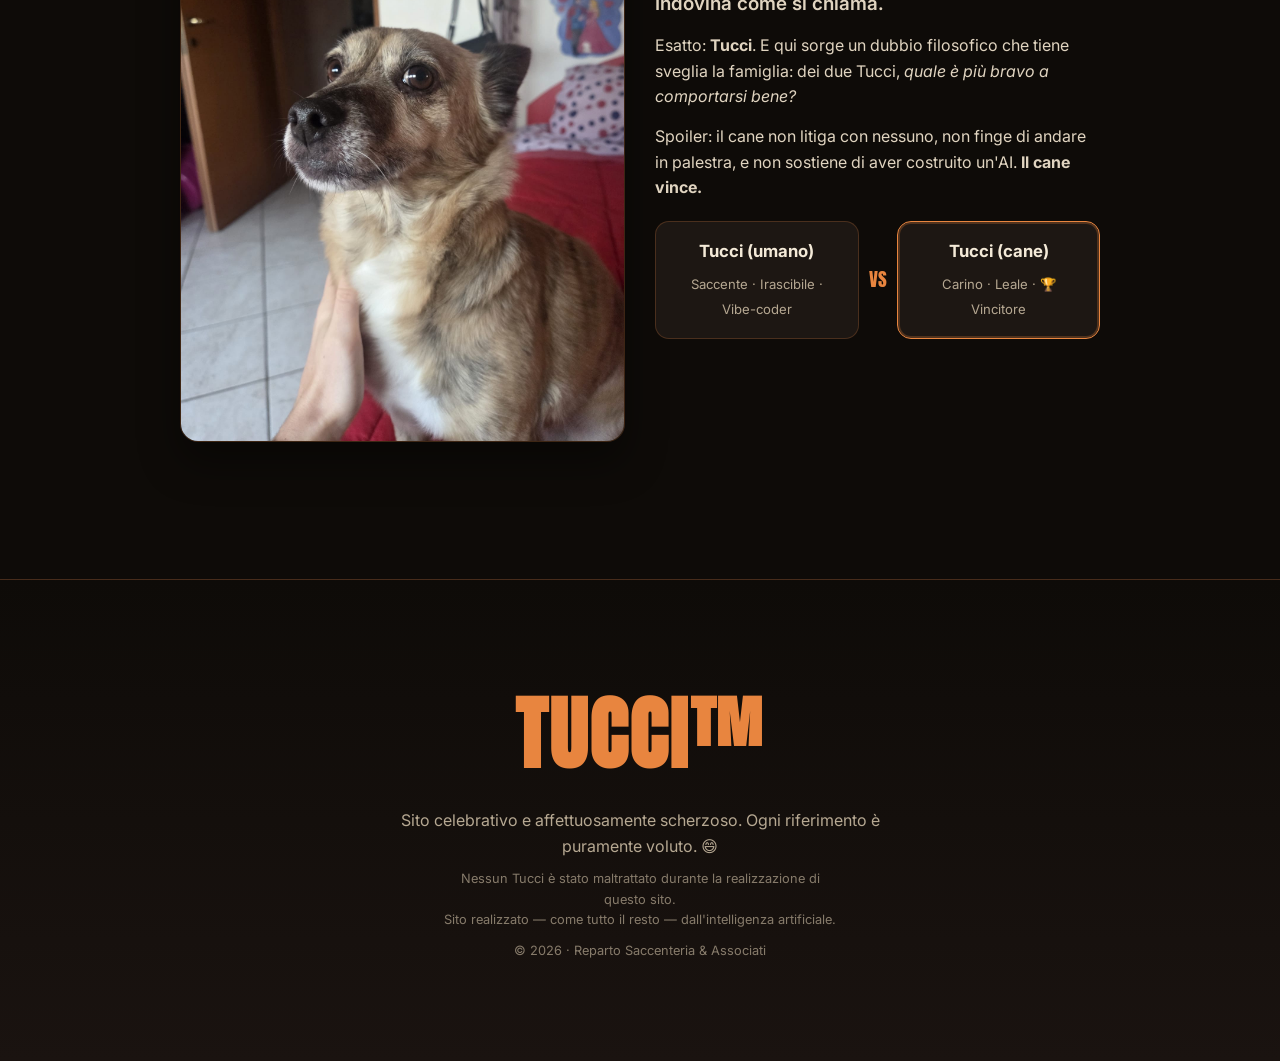
==== commit ebdc2187: "Fix photo placement: girl photo on Greta (wife), dog photo stays in dog section" ====
--- a/docs/index.html
+++ b/docs/index.html
@@ -159,7 +159,6 @@
     <div>
       <p class="lead">La cugina di Greta (la moglie) ha un cane. Indovina come si chiama.</p>
       <p>Esatto: <strong>Tucci</strong>. E qui sorge un dubbio filosofico che tiene sveglia la famiglia: dei due Tucci, <em>quale è più bravo a comportarsi bene?</em></p>
-      <p class="cugina"><img src="img/aurora.jpg" onerror="this.onerror=null;this.src='img/aurora.svg'" alt="La cugina di Greta"> <span>La cugina, legittima proprietaria del vero Tucci 🐾</span></p>
       <p>Spoiler: il cane non litiga con nessuno, non finge di andare in palestra, e non sostiene di aver costruito un'AI. <strong>Il cane vince.</strong></p>
       <div class="vs">
         <div class="vs-side"><b>Tucci (umano)</b><span>Saccente · Irascibile · Vibe-coder</span></div>
